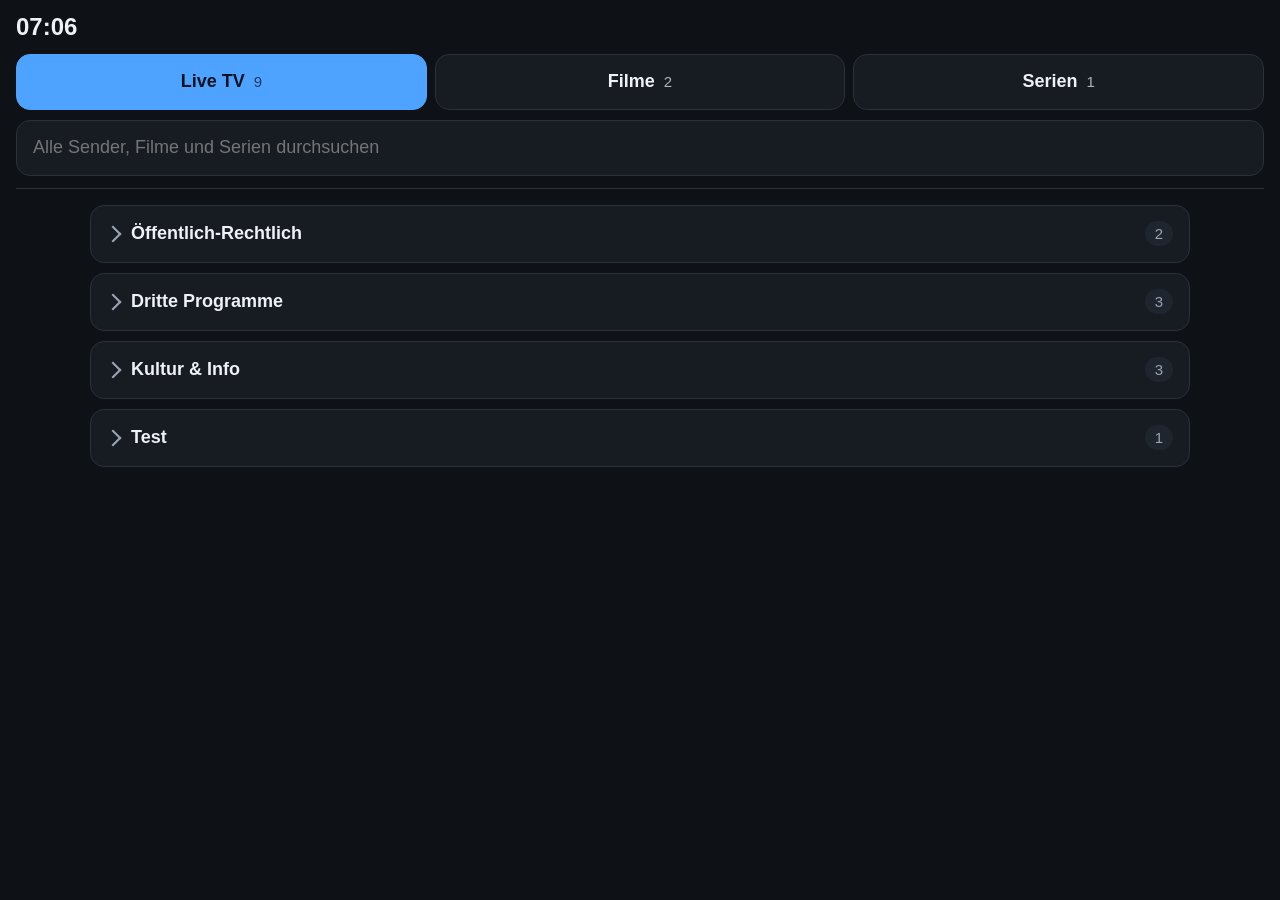
==== index.html @ fe86cc94 "IPTV-Webapp, Playlist-Editor und Fire-TV-App - Webapp (Haupt- und Seniorenansicht, EPG, Sprachauswah" ====
<!doctype html>
<html lang="de">
<head>
  <meta charset="utf-8">
  <meta name="viewport" content="width=device-width, initial-scale=1, viewport-fit=cover">
  <meta name="apple-mobile-web-app-capable" content="yes">
  <meta name="mobile-web-app-capable" content="yes">
  <meta name="apple-mobile-web-app-status-bar-style" content="black-translucent">
  <meta name="apple-mobile-web-app-title" content="IPTV">
  <meta name="theme-color" content="#0e1116">
  <meta name="format-detection" content="telephone=no">
  <title>IPTV</title>
  <link rel="stylesheet" href="css/style.css">
  <link rel="stylesheet" href="css/mode.css">
  <script src="js/mode.js"></script>
</head>
<body>
  <header class="top">
    <div class="bar">
      <h1><button id="secret" type="button">--:--</button></h1>
    </div>
    <nav class="tabs" role="tablist">
      <button class="tab" role="tab" data-type="live" aria-selected="true">Live TV <span class="count"></span></button>
      <button class="tab" role="tab" data-type="movie" aria-selected="false">Filme <span class="count"></span></button>
      <button class="tab" role="tab" data-type="series" aria-selected="false">Serien <span class="count"></span></button>
      <button class="tab" role="tab" data-type="epg" aria-selected="false">Programm <span class="count"></span></button>
    </nav>
    <div class="searchwrap">
      <input id="search" type="search" placeholder="Alle Sender, Filme und Serien durchsuchen" autocomplete="off" autocorrect="off" autocapitalize="off" spellcheck="false" enterkeyhint="search">
    </div>
  </header>

  <main id="content">
    <p class="status">Playlist wird geladen …</p>
  </main>

  <script src="config.js"></script>
  <script src="js/m3u.js"></script>
  <script src="js/tv.js"></script>
  <script src="js/app.js"></script>
</body>
</html>
---- css/style.css ----
:root {
  --bg: #0e1116;
  --surface: #171b22;
  --surface-2: #1f252e;
  --border: #2a313c;
  --text: #eef1f5;
  --muted: #9aa4b2;
  --accent: #4da3ff;
  --accent-text: #06121f;
  --radius: 14px;
  --tap: 56px;
  color-scheme: dark;
}

* { box-sizing: border-box; }

html { -webkit-text-size-adjust: 100%; }

body {
  margin: 0;
  background: var(--bg);
  color: var(--text);
  font: 18px/1.4 -apple-system, BlinkMacSystemFont, "SF Pro Text", "Segoe UI", Roboto, sans-serif;
  padding: 0 max(16px, env(safe-area-inset-right)) max(24px, env(safe-area-inset-bottom)) max(16px, env(safe-area-inset-left));
  -webkit-tap-highlight-color: transparent;
}

/* Kopfbereich */
.top {
  position: sticky;
  top: 0;
  z-index: 10;
  background: var(--bg);
  padding: max(10px, env(safe-area-inset-top)) 0 12px;
  border-bottom: 1px solid var(--border);
}
.bar { display: flex; align-items: center; justify-content: space-between; gap: 12px; }
h1 { font-size: 24px; margin: 0; letter-spacing: .02em; }

.tabs {
  display: grid;
  grid-template-columns: repeat(auto-fit, minmax(0, 1fr));
  gap: 8px;
  margin-top: 10px;
}
.tab {
  min-height: var(--tap);
  border: 1px solid var(--border);
  border-radius: var(--radius);
  background: var(--surface);
  color: var(--text);
  font: inherit;
  font-weight: 600;
  cursor: pointer;
}
.tab[aria-selected="true"] { background: var(--accent); border-color: var(--accent); color: var(--accent-text); }
.tab .count { font-weight: 400; opacity: .7; font-size: 15px; margin-left: 4px; }
.searching .tab[aria-selected="true"] { background: var(--surface); border-color: var(--border); color: var(--text); }

.searchwrap { margin-top: 10px; }
#search {
  width: 100%;
  min-height: var(--tap);
  border: 1px solid var(--border);
  border-radius: var(--radius);
  background: var(--surface);
  color: var(--text);
  font: inherit;
  font-size: 18px; /* >=16px verhindert Auto-Zoom in iOS Safari */
  padding: 0 16px;
  -webkit-appearance: none;
  appearance: none;
}
#search:focus { outline: 2px solid var(--accent); outline-offset: 0; }

/* Inhalt */
main { max-width: 1100px; margin: 16px auto 0; }

.status { color: var(--muted); text-align: center; padding: 32px 0; margin: 0; }
.status.small { padding: 8px 0 12px; text-align: left; font-size: 16px; }
.retry {
  display: block;
  margin: 0 auto;
  min-height: var(--tap);
  padding: 0 24px;
  border: 0;
  border-radius: var(--radius);
  background: var(--accent);
  color: var(--accent-text);
  font: inherit;
  font-weight: 600;
}

/* Aufklappbare Gruppen – reines HTML <details>, Pfeil per CSS */
.group {
  background: var(--surface);
  border: 1px solid var(--border);
  border-radius: var(--radius);
  margin-bottom: 10px;
  overflow: hidden;
}
.group summary {
  list-style: none;
  display: flex;
  align-items: center;
  gap: 12px;
  min-height: var(--tap);
  padding: 8px 16px;
  font-weight: 600;
  cursor: pointer;
  user-select: none;
  -webkit-user-select: none;
}
.group summary::-webkit-details-marker { display: none; }
.group summary::before {
  content: "";
  flex: none;
  width: 10px;
  height: 10px;
  border-right: 2.5px solid var(--muted);
  border-bottom: 2.5px solid var(--muted);
  transform: rotate(-45deg);
}
.group[open] summary::before { transform: rotate(45deg); }
.group[open] summary { border-bottom: 1px solid var(--border); }
.gname { flex: 1; min-width: 0; overflow-wrap: anywhere; }
.gcount {
  flex: none;
  color: var(--muted);
  font-weight: 400;
  font-size: 15px;
  background: var(--surface-2);
  border-radius: 999px;
  padding: 2px 10px;
}
.group .list { padding: 10px; }

/* Einträge */
.list {
  display: grid;
  grid-template-columns: repeat(auto-fill, minmax(280px, 1fr));
  gap: 8px;
}
.item {
  display: flex;
  align-items: center;
  gap: 12px;
  min-height: var(--tap);
  padding: 8px 14px;
  background: var(--surface-2);
  border: 1px solid transparent;
  border-radius: 12px;
  color: var(--text);
  text-decoration: none;
}
.item:active { background: var(--accent); color: var(--accent-text); }
.item:active .meta { color: inherit; }
.logo { flex: none; width: 48px; height: 36px; object-fit: contain; }
.logo.empty { visibility: hidden; }
.text { display: flex; flex-direction: column; min-width: 0; }
.name { font-weight: 500; overflow-wrap: anywhere; }
.meta { color: var(--muted); font-size: 14px; overflow: hidden; text-overflow: ellipsis; white-space: nowrap; }
.meta.now:empty { display: none; }

@media (hover: hover) {
  .item:hover, .group summary:hover, .tab:hover { border-color: var(--accent); }
}

/* Fernseher (Fire TV): Fokus statt Touch, kompakte Kopfzeile, Rand gegen Overscan */
.tv body { padding: 0 32px 32px; }
.tv .top {
  position: static;
  display: grid;
  grid-template-columns: auto 1fr 1.2fr;
  align-items: center;
  gap: 12px;
  padding-top: 20px;
}
.tv .bar { gap: 16px; }
.tv .tabs, .tv .searchwrap { margin-top: 0; }
.tv :focus { outline: none; }
.tv .tab:focus, .tv .item:focus, .tv .group summary:focus, .tv .retry:focus {
  outline: 4px solid var(--accent);
  outline-offset: 2px;
}
.tv .item:focus { background: var(--accent); color: var(--accent-text); }
.tv .item:focus .meta { color: inherit; }
.tv .group summary:focus { background: var(--surface-2); }
.tv #search:focus { outline: 4px solid var(--accent); }
.tv .list { grid-template-columns: repeat(auto-fill, minmax(260px, 1fr)); }

@media (max-width: 480px) {
  body { font-size: 17px; }
  .list { grid-template-columns: 1fr; }
  .tab .count { display: block; margin: 0; font-size: 13px; }
}

/* Sprachfassungen */
.langbar { display: flex; flex-wrap: wrap; gap: 8px; padding: 10px 10px 0; }
.langsel {
  min-height: 48px;
  padding: 0 18px;
  border: 1px solid var(--border);
  border-radius: 999px;
  background: var(--surface-2);
  color: var(--text);
  font: inherit;
  font-size: 16px;
}
.langsel[aria-pressed="true"] { background: var(--accent); border-color: var(--accent); color: var(--accent-text); font-weight: 600; }
.tv .langsel:focus { outline: 4px solid var(--accent); outline-offset: 2px; }

.lang-overlay {
  position: fixed;
  inset: 0;
  z-index: 50;
  display: flex;
  align-items: center;
  justify-content: center;
  padding: 16px;
  background: rgba(0, 0, 0, .75);
}
.lang-box {
  width: 100%;
  max-width: 420px;
  max-height: 90vh;
  overflow-y: auto;
  padding: 22px;
  border-radius: 18px;
  background: var(--surface);
  border: 1px solid var(--border);
  display: flex;
  flex-direction: column;
  gap: 10px;
}
.lang-box h2 { margin: 0; font-size: 22px; }
.lang-box p { margin: 0 0 4px; color: var(--muted); }
.lang-btn, .lang-cancel {
  display: flex;
  align-items: center;
  justify-content: center;
  min-height: var(--tap);
  border-radius: 12px;
  font: inherit;
  font-weight: 600;
  text-decoration: none;
}
.lang-btn { background: var(--surface-2); color: var(--text); border: 1px solid var(--border); }
.lang-btn:first-of-type { background: var(--accent); border-color: var(--accent); color: var(--accent-text); }
.lang-cancel { margin-top: 4px; background: none; border: 1px solid var(--border); color: var(--muted); }
.lang-btn:focus, .lang-cancel:focus { outline: 4px solid #ffd34d; outline-offset: 2px; }

.tab[hidden] { display: none; }

/* Programmübersicht */
.epgch summary { gap: 12px; }
.epgch summary .logo { width: 56px; height: 40px; }
.epgch .text { display: flex; flex-direction: column; gap: 2px; font-weight: 600; }
.epgch .now { font-weight: 400; white-space: normal; }
.prog { display: block; height: 4px; margin-top: 4px; border-radius: 2px; background: var(--surface-2); overflow: hidden; max-width: 320px; }
.prog > span { display: block; height: 100%; background: var(--accent); }
.prog[hidden] { display: none; }
.schedule { padding: 10px; }
.schedule .watch { margin-bottom: 8px; }
.day { margin: 12px 0 4px; font-size: 13px; font-weight: 700; color: var(--muted); text-transform: uppercase; letter-spacing: .05em; }
.prow { display: flex; gap: 14px; padding: 8px 6px; border-bottom: 1px solid var(--border); }
.prow.live { background: var(--surface-2); border-radius: 8px; font-weight: 600; }
.ptime { flex: none; width: 48px; color: var(--muted); font-variant-numeric: tabular-nums; }
.prow.live .ptime { color: var(--accent); }
.ptitle { min-width: 0; overflow-wrap: anywhere; }
---- css/mode.css ----
/* Uhr im Titel als unauffälliger Knopf (versteckter Umschalter) */
#secret {
  font-variant-numeric: tabular-nums; /* Ziffern springen nicht beim Minutenwechsel */
  background: none;
  border: 0;
  padding: 0;
  margin: 0;
  color: inherit;
  font: inherit;
  cursor: default;
  touch-action: manipulation; /* kein Doppeltipp-Zoom beim schnellen Tippen */
  -webkit-user-select: none;
  user-select: none;
  -webkit-tap-highlight-color: transparent;
  border-radius: 10px;
}
.tv #secret:focus { outline: 4px solid #ffd34d; outline-offset: 4px; }

/* Code-Dialog */
.pin-overlay {
  position: fixed;
  inset: 0;
  z-index: 100;
  display: flex;
  align-items: center;
  justify-content: center;
  padding: 16px;
  background: rgba(0, 0, 0, .8);
}
.pin-overlay[hidden] { display: none; }
.pin-box {
  width: 100%;
  max-width: 380px;
  padding: 24px;
  border-radius: 18px;
  background: #1a1e25;
  border: 1px solid #343b46;
  color: #fff;
  font: 20px/1.4 -apple-system, BlinkMacSystemFont, "Segoe UI", Roboto, sans-serif;
  display: flex;
  flex-direction: column;
  gap: 14px;
}
.pin-label { font-weight: 600; font-size: 22px; }
.pin-input {
  min-height: 64px;
  padding: 0 16px;
  border: 1px solid #343b46;
  border-radius: 12px;
  background: #0e1116;
  color: #fff;
  font: inherit;
  font-size: 32px;
  letter-spacing: .3em;
  text-align: center;
  -webkit-appearance: none;
  appearance: none;
}
.pin-input:focus { outline: 3px solid #4da3ff; outline-offset: 0; }
.pin-error { margin: 0; color: #ff8a80; font-size: 18px; }
.pin-error[hidden] { display: none; }
.pin-actions { display: grid; grid-template-columns: 1fr 1fr; gap: 10px; }
.pin-actions button {
  min-height: 56px;
  border: 0;
  border-radius: 12px;
  font: inherit;
  font-weight: 600;
  cursor: pointer;
}
.pin-cancel { background: #2a303a; color: #fff; }
.pin-ok { background: #4da3ff; color: #06121f; }
.pin-actions button:focus { outline: 4px solid #ffd34d; outline-offset: 2px; }
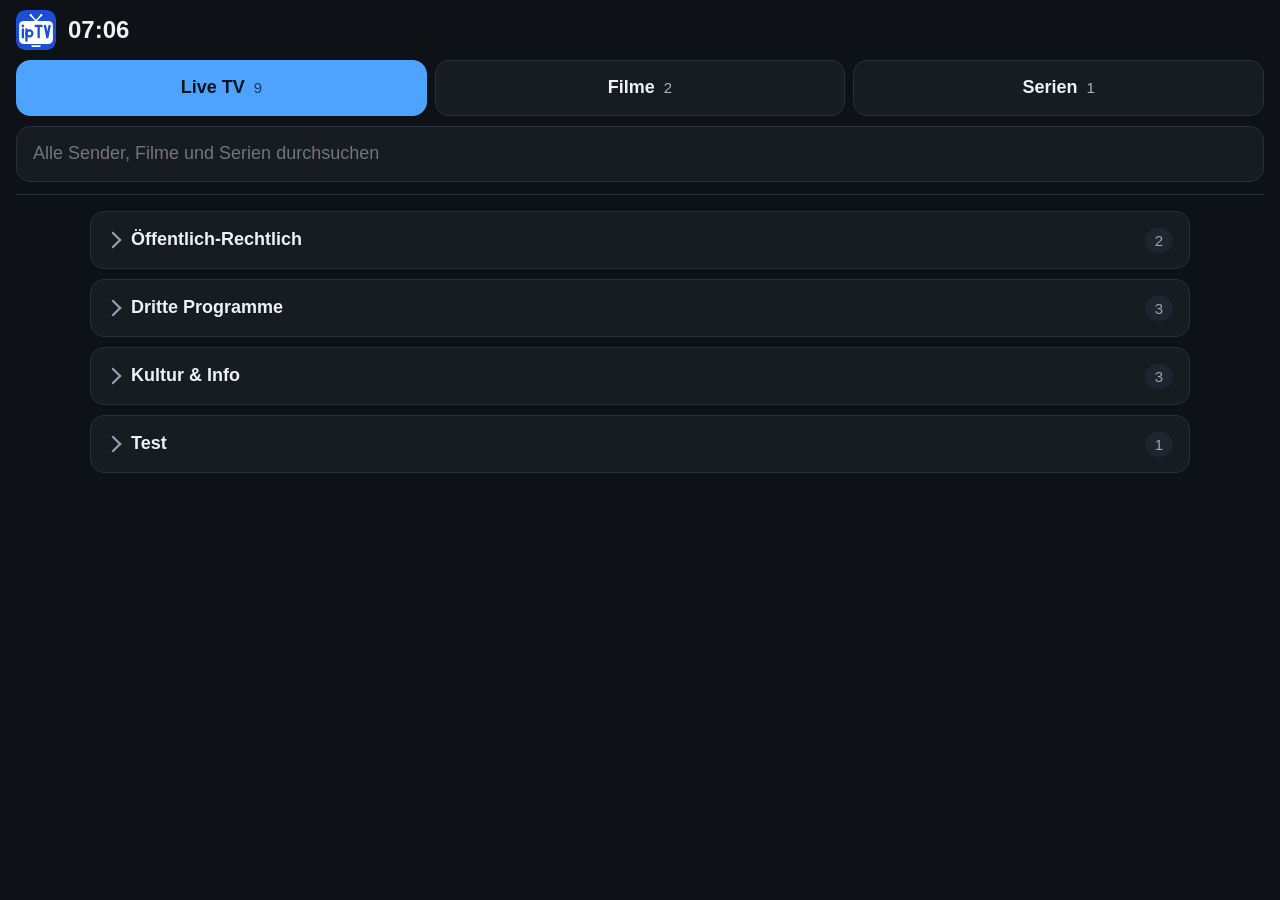
==== commit fa53df87: "Logo „ipTV“, 5 Sender je Reihe auf dem Fernseher, Programm-Reihenfolge im Editor - Neues Logo in Kön" ====
--- a/index.html
+++ b/index.html
@@ -6,10 +6,12 @@
   <meta name="apple-mobile-web-app-capable" content="yes">
   <meta name="mobile-web-app-capable" content="yes">
   <meta name="apple-mobile-web-app-status-bar-style" content="black-translucent">
-  <meta name="apple-mobile-web-app-title" content="IPTV">
+  <meta name="apple-mobile-web-app-title" content="ipTV">
   <meta name="theme-color" content="#0e1116">
   <meta name="format-detection" content="telephone=no">
-  <title>IPTV</title>
+  <link rel="icon" type="image/svg+xml" href="icons/logo.svg">
+  <link rel="apple-touch-icon" href="icons/apple-touch-icon.png">
+  <title>ipTV</title>
   <link rel="stylesheet" href="css/style.css">
   <link rel="stylesheet" href="css/mode.css">
   <script src="js/mode.js"></script>
@@ -17,6 +19,7 @@
 <body>
   <header class="top">
     <div class="bar">
+      <img class="brand" src="icons/logo.svg" alt="ipTV" width="40" height="40">
       <h1><button id="secret" type="button">--:--</button></h1>
     </div>
     <nav class="tabs" role="tablist">
--- a/css/style.css
+++ b/css/style.css
@@ -34,7 +34,8 @@
   padding: max(10px, env(safe-area-inset-top)) 0 12px;
   border-bottom: 1px solid var(--border);
 }
-.bar { display: flex; align-items: center; justify-content: space-between; gap: 12px; }
+.bar { display: flex; align-items: center; gap: 12px; }
+.brand { flex: none; width: 40px; height: 40px; border-radius: 9px; }
 h1 { font-size: 24px; margin: 0; letter-spacing: .02em; }
 
 .tabs {
@@ -187,7 +188,14 @@
 .tv .item:focus .meta { color: inherit; }
 .tv .group summary:focus { background: var(--surface-2); }
 .tv #search:focus { outline: 4px solid var(--accent); }
-.tv .list { grid-template-columns: repeat(auto-fill, minmax(260px, 1fr)); }
+/* Fernseher: mindestens 5 Kacheln je Reihe, Logo oben, Name darunter */
+.tv .list { grid-template-columns: repeat(5, minmax(0, 1fr)); }
+.tv .item { flex-direction: column; justify-content: center; gap: 6px; min-height: 124px; padding: 10px 8px; text-align: center; }
+.tv .item .logo { width: 72px; height: 48px; }
+.tv .item .text { align-items: center; width: 100%; }
+.tv .item .name { font-size: 16px; line-height: 1.25; display: -webkit-box; -webkit-line-clamp: 2; -webkit-box-orient: vertical; overflow: hidden; }
+.tv .item .meta { max-width: 100%; font-size: 12px; }
+@media (min-width: 1400px) { .tv .list { grid-template-columns: repeat(6, minmax(0, 1fr)); } }
 
 @media (max-width: 480px) {
   body { font-size: 17px; }
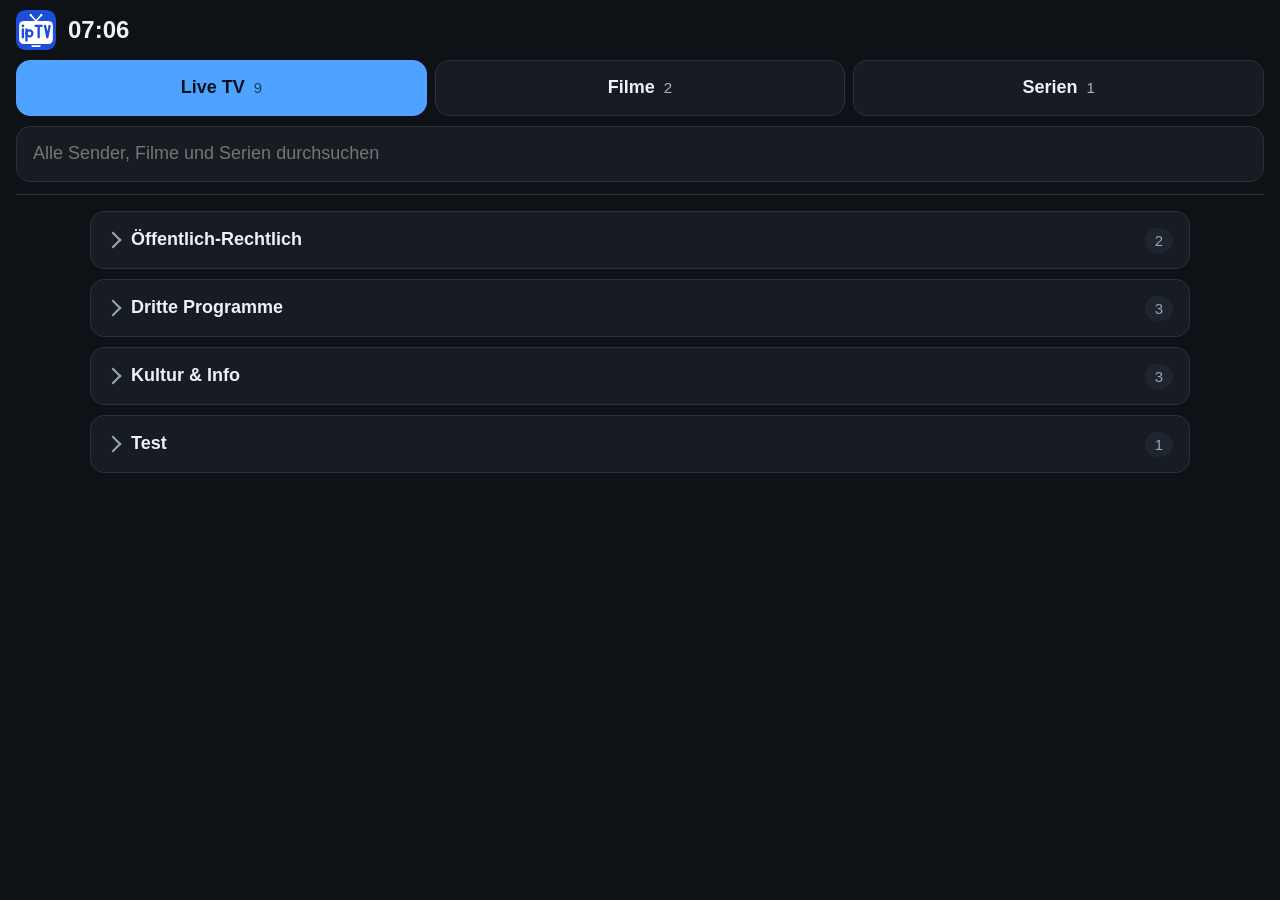
==== commit c86a65d1: "Senioren-Player mit allen Menüs, ☰ überall erst nach 3 Sekunden - Seniorenansicht in der App: Liste " ====
--- a/index.html
+++ b/index.html
@@ -39,6 +39,7 @@
 
   <script src="config.js"></script>
   <script src="js/m3u.js"></script>
+  <script src="js/tree.js"></script>
   <script src="js/tv.js"></script>
   <script src="js/app.js"></script>
 </body>
--- a/css/style.css
+++ b/css/style.css
@@ -276,3 +276,38 @@
 .ptime { flex: none; width: 48px; color: var(--muted); font-variant-numeric: tabular-nums; }
 .prow.live .ptime { color: var(--accent); }
 .ptitle { min-width: 0; overflow-wrap: anywhere; }
+
+/* Favoriten */
+.item { position: relative; }
+.fav {
+  flex: none;
+  margin-left: auto;
+  padding: 4px 6px;
+  font-size: 22px;
+  line-height: 1;
+  color: var(--muted);
+  cursor: pointer;
+}
+.fav.on { color: #ffd34d; }
+.group summary .fav { margin-left: 0; }
+.tv .fav { cursor: default; }
+.tv .fav:not(.on) { display: none; }
+.tv .item .fav { position: absolute; top: 4px; right: 6px; font-size: 18px; padding: 0; }
+.favgroup { border-color: #ffd34d55; }
+.favhint { padding-top: 0; color: var(--muted); }
+.toast {
+  position: fixed;
+  left: 50%;
+  bottom: 32px;
+  z-index: 60;
+  transform: translateX(-50%);
+  max-width: 90vw;
+  padding: 12px 20px;
+  border-radius: 12px;
+  background: var(--surface-2);
+  border: 1px solid var(--border);
+  color: var(--text);
+  font-weight: 600;
+  box-shadow: 0 8px 30px rgba(0, 0, 0, .5);
+}
+.toast[hidden] { display: none; }
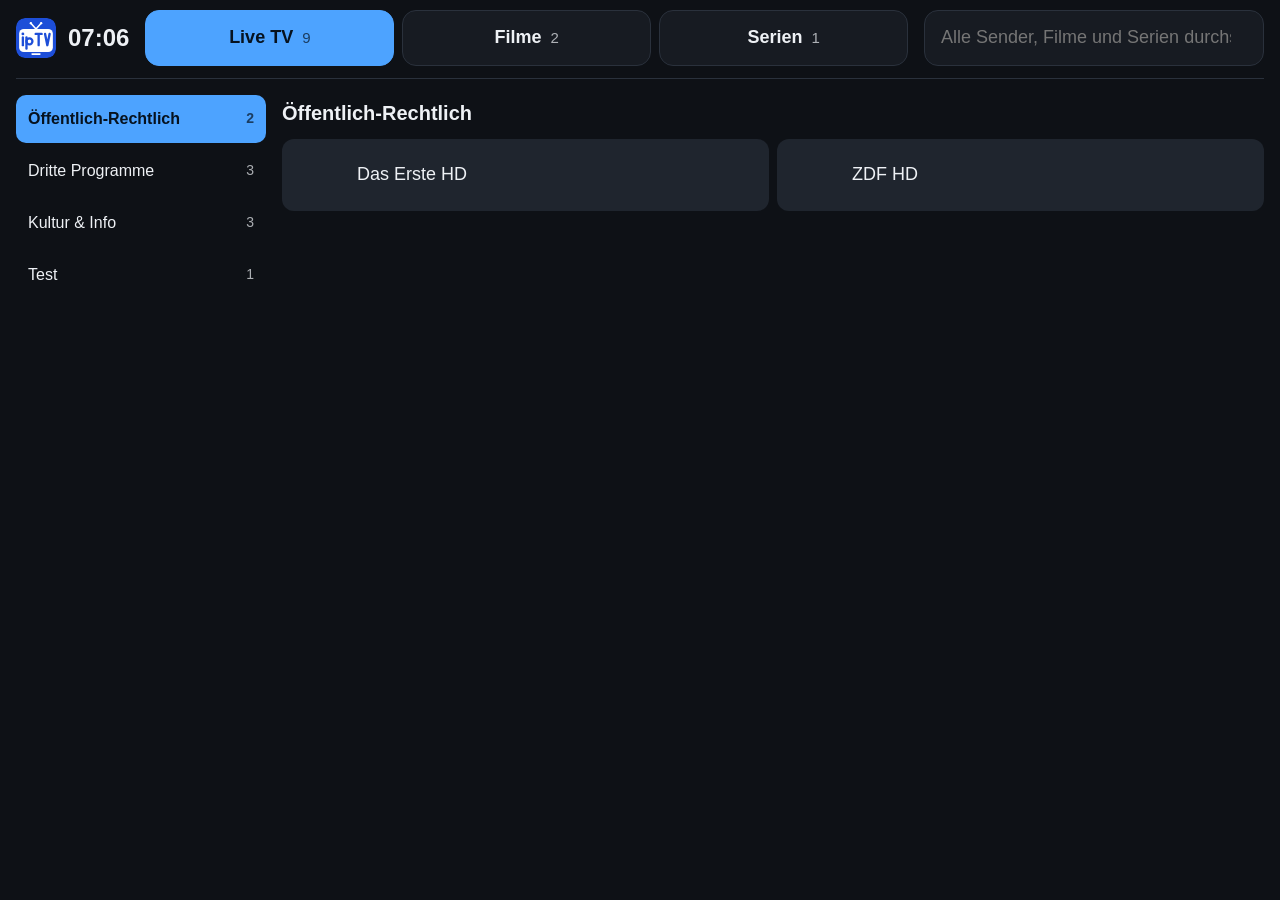
==== commit fb02a858: "Webapp im Browser: Mac ohne Safari-Fehler (Player-Seite mit IINA-Knöpfen), iPhone-Kategorien als Auf" ====
--- a/index.html
+++ b/index.html
@@ -21,6 +21,7 @@
     <div class="bar">
       <img class="brand" src="icons/logo.svg" alt="ipTV" width="40" height="40">
       <h1><button id="secret" type="button">--:--</button></h1>
+      <a id="getapp" class="getapp" target="_blank" rel="noopener" hidden></a>
     </div>
     <nav class="tabs" role="tablist">
       <button class="tab" role="tab" data-type="live" aria-selected="true">Live TV <span class="count"></span></button>
--- a/css/style.css
+++ b/css/style.css
@@ -37,6 +37,14 @@
 .bar { display: flex; align-items: center; gap: 12px; }
 .brand { flex: none; width: 40px; height: 40px; border-radius: 9px; }
 h1 { font-size: 24px; margin: 0; letter-spacing: .02em; }
+/* Link zur nötigen Player-App (Outplayer / IINA) neben der Uhr */
+.getapp {
+  flex: none; display: inline-flex; align-items: center; min-height: 36px; padding: 0 12px;
+  border: 1px solid var(--accent); border-radius: 10px; color: var(--accent);
+  font-size: 15px; font-weight: 600; text-decoration: none; white-space: nowrap;
+}
+.getapp[hidden] { display: none; }
+@media (max-width: 480px) { .getapp .long { display: none; } }
 
 .tabs {
   display: grid;
@@ -311,3 +319,108 @@
   box-shadow: 0 8px 30px rgba(0, 0, 0, .5);
 }
 .toast[hidden] { display: none; }
+
+/* ---------- Browser (iPad, iPhone, Mac): links Kategorien, rechts Inhalt ---------- */
+.split main { max-width: 1400px; }
+.splitwrap { display: grid; grid-template-columns: 250px minmax(0, 1fr); gap: 16px; align-items: start; }
+.cats {
+  position: sticky;
+  top: var(--hdr, 150px);
+  max-height: calc(100vh - var(--hdr, 150px) - 16px);
+  overflow-y: auto;
+  display: flex;
+  flex-direction: column;
+  gap: 4px;
+  padding-bottom: 8px;
+}
+.cat {
+  display: flex;
+  align-items: center;
+  gap: 8px;
+  min-height: 48px;
+  padding: 8px 12px;
+  border: 0;
+  border-radius: 10px;
+  background: transparent;
+  color: var(--text);
+  font: inherit;
+  font-size: 16px;
+  text-align: left;
+  cursor: pointer;
+}
+.cat:hover { background: var(--surface); }
+.cat.sel { background: var(--accent); color: var(--accent-text); font-weight: 600; }
+.cat .cname { flex: 1; min-width: 0; overflow: hidden; text-overflow: ellipsis; white-space: nowrap; }
+.cat .ccount { flex: none; font-size: 14px; opacity: .7; }
+.panehead { font-size: 20px; margin: 4px 0 12px; }
+.pane .list.live { grid-template-columns: repeat(auto-fill, minmax(400px, 1fr)); }
+.pane .list.live .item { align-items: center; min-height: 72px; }
+.pane .list.live .text { min-width: 0; flex: 1; }
+.pane .list.live .meta { white-space: nowrap; overflow: hidden; text-overflow: ellipsis; }
+.pane .list.live .prog { max-width: none; }
+.pane .meta.next { opacity: .8; }
+.tiles { display: grid; grid-template-columns: repeat(auto-fill, minmax(150px, 1fr)); gap: 12px; }
+.tiles .tile { position: relative; flex-direction: column; align-items: stretch; text-align: left; padding: 8px; min-height: 0; }
+.tiles .tile .logo { width: 100%; height: auto; aspect-ratio: 2 / 3; object-fit: cover; border-radius: 8px; background: var(--surface); }
+.tiles .tile .logo.empty { visibility: visible; }
+.tiles .tile .name { font-size: 15px; line-height: 1.25; display: -webkit-box; -webkit-line-clamp: 2; -webkit-box-orient: vertical; overflow: hidden; }
+.tiles .tile .meta { font-size: 13px; }
+.tiles .tile .fav { position: absolute; top: 10px; right: 10px; margin: 0; background: #000a; border-radius: 8px; }
+.retry.more { margin: 16px auto; }
+.retry.more[hidden] { display: none; }
+.shead { display: flex; align-items: center; gap: 12px; margin-bottom: 12px; }
+.shead strong { font-size: 20px; flex: 1; }
+.shead .fav { margin-left: 0; }
+.back {
+  min-height: 44px; padding: 0 14px; border: 1px solid var(--border); border-radius: 10px;
+  background: var(--surface); color: var(--text); font: inherit; font-size: 16px; cursor: pointer;
+}
+/* Kopfzeile kompakter: Uhr, Reiter und Suche in einer Zeile (breite Bildschirme) */
+@media (min-width: 900px) {
+  .split .top { display: grid; grid-template-columns: auto minmax(0, 1fr) minmax(220px, 340px); align-items: center; gap: 16px; }
+  .split .tabs, .split .searchwrap { margin-top: 0; }
+}
+.catmenu { display: none; }
+/* iPhone / schmal: Kategorien hinter einem Knopf, Liste klappt darunter auf */
+@media (max-width: 700px) {
+  .splitwrap { grid-template-columns: minmax(0, 1fr); gap: 8px; }
+  .cats {
+    max-height: none; overflow: visible; margin: 0 -16px; padding: 4px 16px 8px;
+    background: var(--bg); z-index: 7;
+  }
+  .cats .cat { display: none; }
+  .cats.open {
+    max-height: calc(100vh - var(--hdr, 150px) - var(--qh, 0px) - 16px); overflow-y: auto;
+    box-shadow: 0 12px 24px rgba(0, 0, 0, .6); border-bottom: 1px solid var(--border);
+  }
+  .cats.open .cat { display: flex; }
+  .catmenu {
+    position: sticky; top: 0; z-index: 1;
+    display: flex; align-items: center; gap: 10px; width: 100%;
+    min-height: 48px; padding: 8px 14px; border: 1px solid var(--accent); border-radius: 12px;
+    background: var(--surface); color: var(--text); font: inherit; font-size: 16px; font-weight: 600;
+    text-align: left; cursor: pointer;
+  }
+  .catmenu .cname { flex: 1; min-width: 0; overflow: hidden; text-overflow: ellipsis; white-space: nowrap; }
+  .catmenu .ccount { font-weight: 400; font-size: 14px; opacity: .7; }
+  .catmenu .mi { flex: none; }
+  .cats.open .catmenu { margin-bottom: 4px; }
+  .tiles { grid-template-columns: repeat(auto-fill, minmax(110px, 1fr)); gap: 8px; }
+  .pane .list.live { grid-template-columns: minmax(0, 1fr); }
+}
+/* Schnell-Leiste: zuletzt gestartet, mit einem Tipp nochmal / weiterzappen */
+.quick {
+  position: sticky; top: var(--hdr, 150px); z-index: 6;
+  display: flex; flex-wrap: wrap; align-items: center; gap: 8px;
+  margin: 0 0 12px; padding: 8px 10px; border-radius: 12px;
+  background: var(--surface); border: 1px solid var(--accent);
+}
+.quick .qname { flex: 1; min-width: 140px; font-size: 16px; overflow: hidden; text-overflow: ellipsis; white-space: nowrap; }
+.quick .qbtn {
+  min-height: 44px; padding: 0 14px; border: 0; border-radius: 10px; background: var(--surface-2);
+  color: var(--text); font: inherit; font-size: 16px; font-weight: 600; cursor: pointer;
+}
+.quick .qbtn.again { background: var(--accent); color: var(--accent-text); }
+.quick .qclose { background: transparent; color: var(--muted); padding: 0 8px; }
+.quick .qhint { flex-basis: 100%; font-size: 14px; color: var(--muted); }
+.split .cats { top: calc(var(--hdr, 150px) + var(--qh, 0px)); }
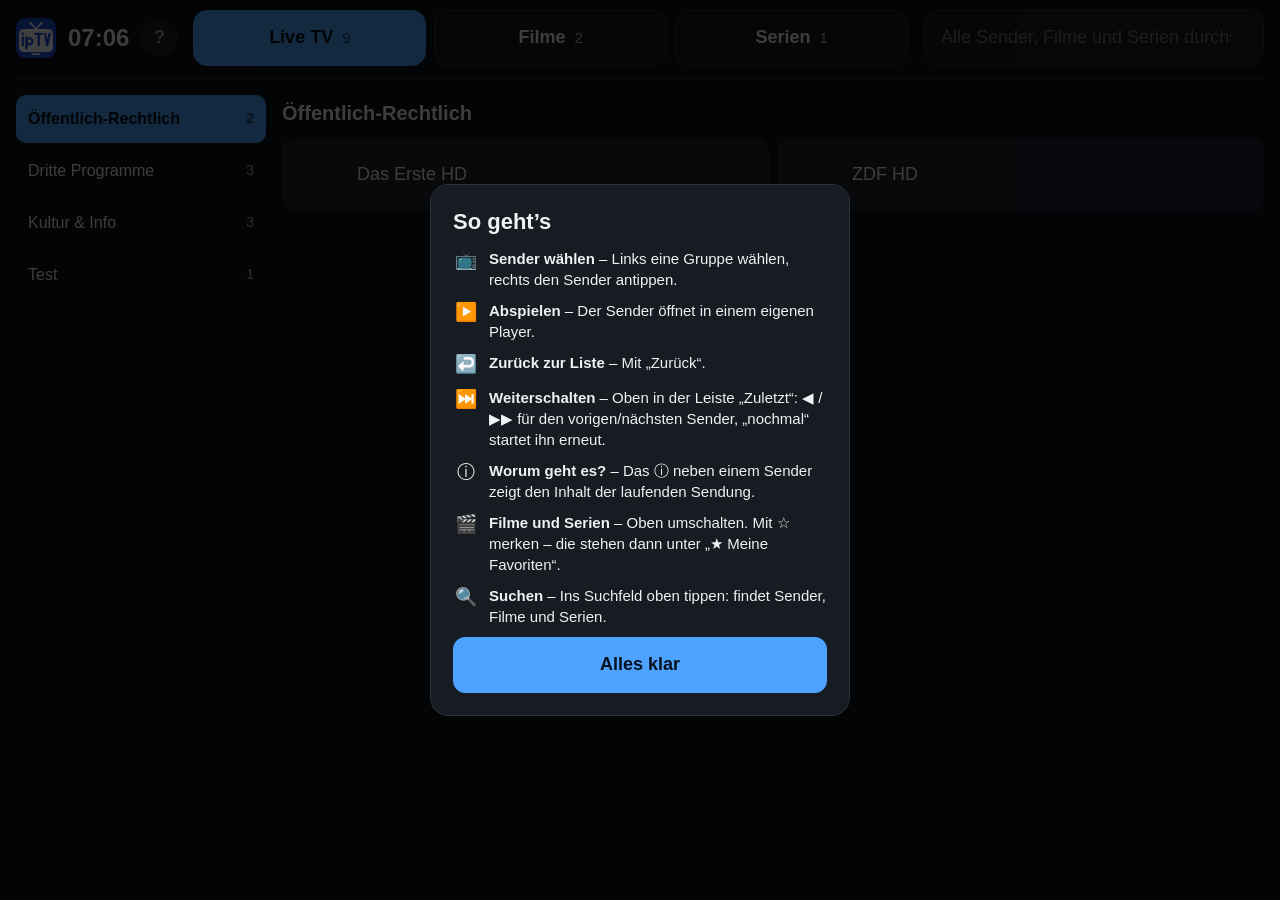
==== commit 5877eda6: "Webapp (iPhone/iPad/Mac): Mini-Erklärung „So geht’s“ – „?“ neben der Uhr, beim ersten Besuch einmal " ====
--- a/index.html
+++ b/index.html
@@ -22,6 +22,7 @@
       <img class="brand" src="icons/logo.svg" alt="ipTV" width="40" height="40">
       <h1><button id="secret" type="button">--:--</button></h1>
       <a id="getapp" class="getapp" target="_blank" rel="noopener" hidden></a>
+      <button id="help" class="helpbtn" type="button" title="Kurze Erklärung" aria-label="Kurze Erklärung" hidden>?</button>
     </div>
     <nav class="tabs" role="tablist">
       <button class="tab" role="tab" data-type="live" aria-selected="true">Live TV <span class="count"></span></button>
--- a/css/style.css
+++ b/css/style.css
@@ -44,6 +44,14 @@
   font-size: 15px; font-weight: 600; text-decoration: none; white-space: nowrap;
 }
 .getapp[hidden] { display: none; }
+.helpbtn {
+  flex: none; width: 36px; height: 36px; border: 1px solid var(--border); border-radius: 50%; background: var(--surface);
+  color: var(--muted); font: inherit; font-size: 18px; font-weight: 700; cursor: pointer;
+}
+.helpbtn[hidden] { display: none; }
+.help .tip { display: flex; gap: 10px; align-items: flex-start; font-size: 15px; line-height: 1.4; }
+.help .tip .ti { flex: none; width: 26px; text-align: center; font-size: 18px; }
+.getapp .long { margin-left: .3em; }   /* Leerzeichen am Anfang schluckt inline-flex */
 @media (max-width: 480px) { .getapp .long { display: none; } }
 
 .tabs {
@@ -359,6 +367,19 @@
 .pane .list.live .meta { white-space: nowrap; overflow: hidden; text-overflow: ellipsis; }
 .pane .list.live .prog { max-width: none; }
 .pane .meta.next { opacity: .8; }
+.pane .list.live .item { position: relative; }
+.pane .list.live .info {
+  flex: none; align-self: center; width: 40px; height: 40px; margin-left: 4px; border: 0; border-radius: 50%;
+  background: transparent; color: var(--muted); font-size: 22px; line-height: 1; cursor: pointer;
+}
+.pane .list.live .addl {
+  flex: none; align-self: center; width: 40px; height: 40px; border: 0; border-radius: 50%;
+  background: transparent; color: var(--muted); font-size: 22px; line-height: 1; cursor: pointer;
+}
+.pane .list.live .addl:hover { color: var(--accent); background: var(--surface-2); }
+.pane .list.live .info:hover, .pane .list.live .info[aria-expanded="true"] { color: var(--accent); background: var(--surface-2); }
+.pane .list.live .desc { display: block; margin-top: 6px; font-size: 14px; line-height: 1.35; color: var(--text); opacity: .85; white-space: normal; }
+.stale { margin: 0 0 10px; padding: 8px 12px; border-radius: 10px; background: #3a2e12; color: #ffd98a; font-size: 14px; }
 .tiles { display: grid; grid-template-columns: repeat(auto-fill, minmax(150px, 1fr)); gap: 12px; }
 .tiles .tile { position: relative; flex-direction: column; align-items: stretch; text-align: left; padding: 8px; min-height: 0; }
 .tiles .tile .logo { width: 100%; height: auto; aspect-ratio: 2 / 3; object-fit: cover; border-radius: 8px; background: var(--surface); }
@@ -422,5 +443,6 @@
 }
 .quick .qbtn.again { background: var(--accent); color: var(--accent-text); }
 .quick .qclose { background: transparent; color: var(--muted); padding: 0 8px; }
+.quick .qplayer { background: transparent; border: 1px solid var(--border); color: var(--muted); font-weight: 400; font-size: 14px; }
 .quick .qhint { flex-basis: 100%; font-size: 14px; color: var(--muted); }
 .split .cats { top: calc(var(--hdr, 150px) + var(--qh, 0px)); }
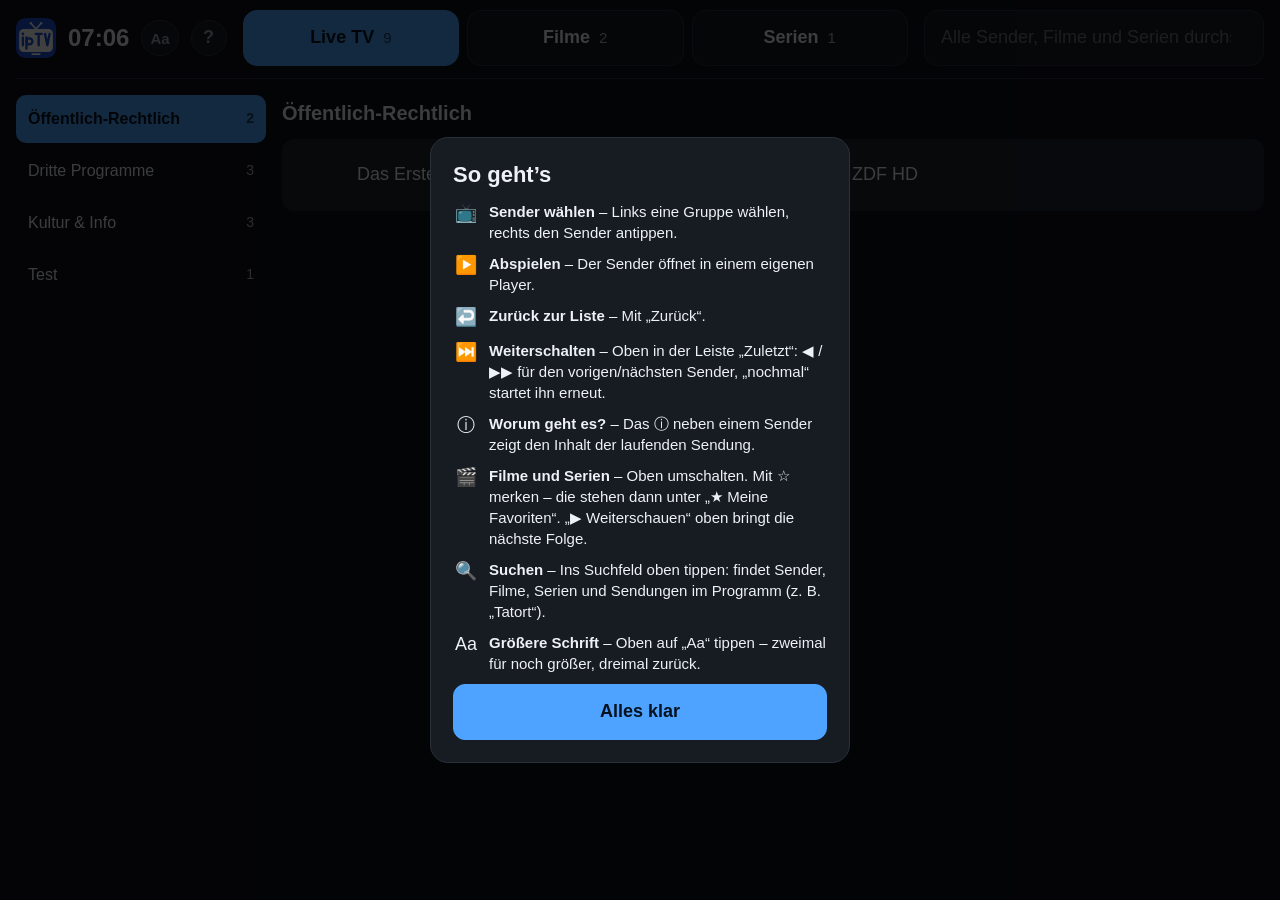
==== commit d1f55b50: "Webseite: Suche nach Art geordnet + Sendungen im Programm, „▶ Weiterschauen“, Schrift „Aa“, iPad que" ====
--- a/index.html
+++ b/index.html
@@ -22,6 +22,7 @@
       <img class="brand" src="icons/logo.svg" alt="ipTV" width="40" height="40">
       <h1><button id="secret" type="button">--:--</button></h1>
       <a id="getapp" class="getapp" target="_blank" rel="noopener" hidden></a>
+      <button id="fontbtn" class="helpbtn fontbtn" type="button" title="Schrift größer/kleiner" aria-label="Schriftgröße" hidden>Aa</button>
       <button id="help" class="helpbtn" type="button" title="Kurze Erklärung" aria-label="Kurze Erklärung" hidden>?</button>
     </div>
     <nav class="tabs" role="tablist">
--- a/css/style.css
+++ b/css/style.css
@@ -35,6 +35,10 @@
   border-bottom: 1px solid var(--border);
 }
 .bar { display: flex; align-items: center; gap: 12px; }
+@media (max-width: 480px) {   /* iPhone (auch mit „Aa“ größer): Knöpfe dürfen in eine zweite Zeile rutschen */
+  .split .bar { flex-wrap: wrap; row-gap: 6px; gap: 8px; }
+  .split .getapp { padding: 0 8px; }
+}
 .brand { flex: none; width: 40px; height: 40px; border-radius: 9px; }
 h1 { font-size: 24px; margin: 0; letter-spacing: .02em; }
 /* Link zur nötigen Player-App (Outplayer / IINA) neben der Uhr */
@@ -49,6 +53,7 @@
   color: var(--muted); font: inherit; font-size: 18px; font-weight: 700; cursor: pointer;
 }
 .helpbtn[hidden] { display: none; }
+.fontbtn { width: auto; min-width: 36px; padding: 0 8px; border-radius: 18px; font-size: 15px; }
 .help .tip { display: flex; gap: 10px; align-items: flex-start; font-size: 15px; line-height: 1.4; }
 .help .tip .ti { flex: none; width: 26px; text-align: center; font-size: 18px; }
 .getapp .long { margin-left: .3em; }   /* Leerzeichen am Anfang schluckt inline-flex */
@@ -446,3 +451,20 @@
 .quick .qplayer { background: transparent; border: 1px solid var(--border); color: var(--muted); font-weight: 400; font-size: 14px; }
 .quick .qhint { flex-basis: 100%; font-size: 14px; color: var(--muted); }
 .split .cats { top: calc(var(--hdr, 150px) + var(--qh, 0px)); }
+
+/* Suche: Treffer nach Art geordnet */
+.hits-head { font-size: 18px; margin: 18px 0 8px; }
+/* ▶ Weiterschauen oben bei Filmen/Serien: waagerecht wischen */
+.continue { margin: 0 0 14px; }
+.continue h3 { font-size: 16px; margin: 0 0 8px; color: var(--muted); }
+.continue .crow { display: flex; gap: 8px; overflow-x: auto; padding-bottom: 4px; scroll-snap-type: x proximity; }
+.continue .ccard { flex: 0 0 260px; scroll-snap-align: start; min-width: 0; }
+.continue .ccard .text { min-width: 0; }
+.continue .ccard .name, .continue .ccard .meta { display: block; overflow: hidden; text-overflow: ellipsis; white-space: nowrap; }
+/* iPad quer und Mac: Inhalt der laufenden Sendung zwei Zeilen lang gleich sichtbar (ⓘ zeigt alles) */
+.pane .list.live .peek { display: none; }
+@media (min-width: 1024px) and (orientation: landscape) {
+  .split .pane .list.live .peek { display: -webkit-box; -webkit-line-clamp: 2; -webkit-box-orient: vertical; overflow: hidden;
+    margin-top: 4px; font-size: 13px; line-height: 1.3; opacity: .7; white-space: normal; }
+  .split .pane .list.live .text:has(.desc) .peek { display: none; }
+}
